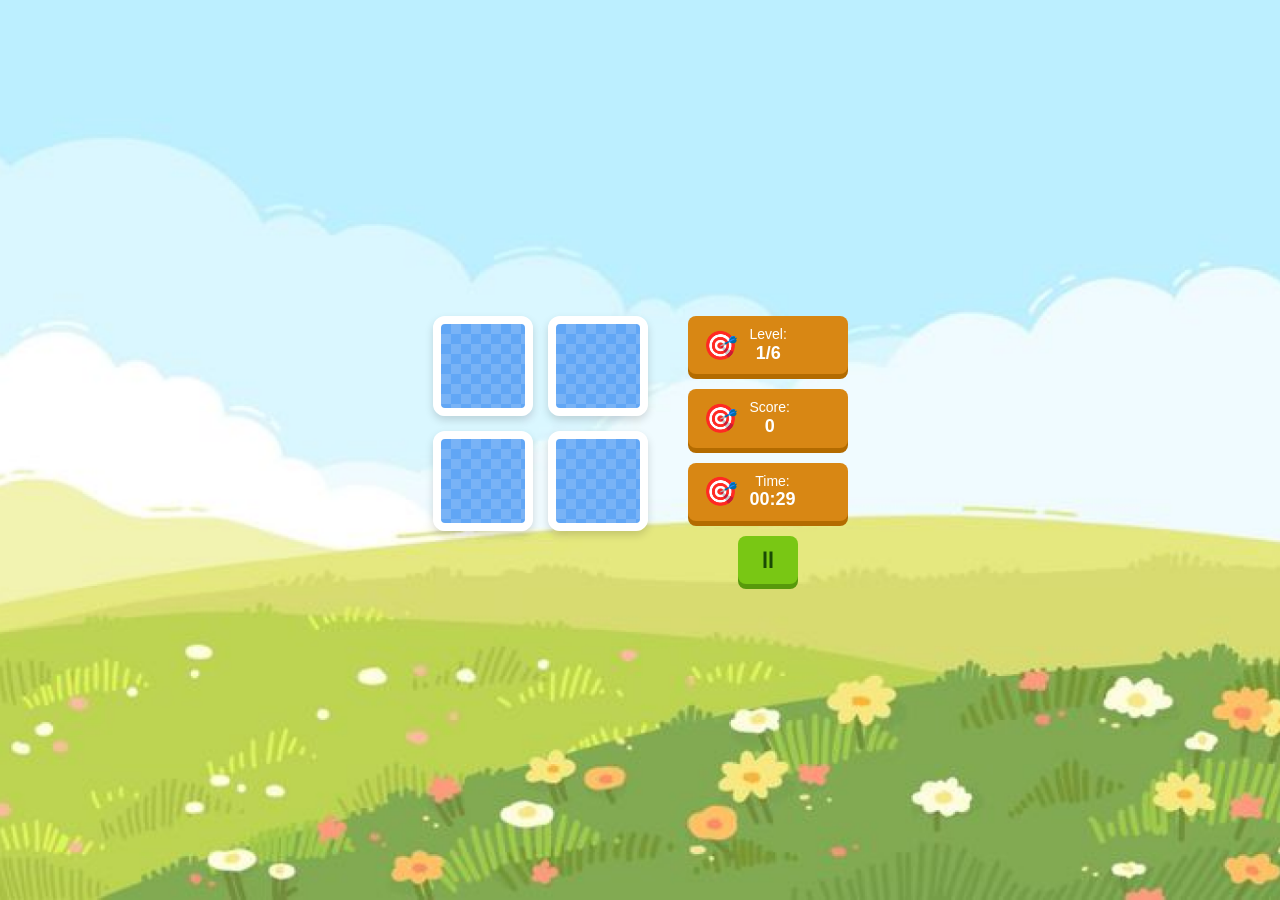
==== gameplay.html @ 2f80c6b4 "first date" ====
<!DOCTYPE html>
<html lang="vi">
<head>
    <meta charset="UTF-8">
    <meta name="viewport" content="width=device-width, initial-scale=1.0">
    <title>Memory Game - Play</title>
    <link rel="stylesheet" href="style.css"> 
</head>
<body class="gameplay-body">
    
    <div class="gameplay-container">
        <!-- Khu vực bàn chơi -->
        <div id="gameBoard" class="game-board"></div>

        <!-- Thanh thông tin (Sidebar) -->
        <div class="sidebar">
            <div class="info-box">
                <div class="icon">🎯</div>
                <div class="info-text">
                    <span class="label">Level:</span>
                    <span id="levelDisplay" class="value">1/6</span>
                </div>
            </div>
            
            <div class="info-box">
                <div class="icon">🎯</div>
                <div class="info-text">
                    <span class="label">Score:</span>
                    <span id="scoreDisplay" class="value">0</span>
                </div>
            </div>
            
            <div class="info-box">
                <div class="icon">🎯</div>
                <div class="info-text">
                    <span class="label">Time:</span>
                    <span id="timerDisplay" class="value">04:10</span>
                </div>
            </div>
            
            <button class="btn-pause">⏸</button>
        </div>
    </div>

    <!-- BẢNG PAUSE MENU (Ẩn mặc định) -->
    <div id="pauseOverlay" class="pause-overlay">
        <div class="pause-modal">
            <!-- Nút tắt (X) góc trên -->
            <button class="btn-close-modal" id="btnResumeX">✕</button>
            
            <!-- Các icon trang trí tĩnh -->
            <div class="modal-decorations">
                <span>🐬</span>
                <span>🎩</span>
                <span>🌻</span>
                <span>🤪</span>
                <span>🎁</span>
            </div>

            <!-- Các nút chức năng -->
            <div class="modal-buttons">
                <button class="btn-modal" id="btnResume">CONTINUE</button>
                <button class="btn-modal" id="btnMenu">MENU</button>
            </div>
        </div>
    </div>

    <script src="script.js"></script> 
</body>
</html>
---- style.css ----
/* =========================================
   1. THIẾT LẬP CHUNG & TRANG CHỦ
   ========================================= */
body,
html {
    margin: 0;
    padding: 0;
    height: 100%;
    overflow: hidden;
    font-family: 'Arial Rounded MT Bold', Arial, sans-serif;
}

.main-container {
    width: 100vw;
    height: 100vh;
    /* Thu nhỏ lại còn 50% kích thước khung hình */
    background: url('public/image-21@2x.png') center/contain no-repeat;
    display: flex;
    flex-direction: column;
    align-items: center;
    justify-content: center;
    position: relative;
}

.game-title {
    font-size: 80px;
    color: #1e4a9e;
    text-shadow: -4px -4px 0 #fff, 4px -4px 0 #fff, -4px 4px 0 #fff, 4px 4px 0 #fff, 0 8px 0 rgba(0, 0, 0, 0.2);
    margin: 0;
    z-index: 10;
}

.game-title span {
    display: block;
    color: #ffcc00;
    margin-top: -20px;
}

.btn-play {
    background: url('public/Button1.svg');
    border-radius: 50px;
    padding: 15px 60px;
    color: white;
    font-size: 30px;
    font-weight: bold;
    cursor: pointer;
    box-shadow: 0 6px 0 #cc5500;
    transition: 0.1s;
    margin-top: 40px;
}

.btn-play:active {
    transform: translateY(4px);
    box-shadow: 0 2px 0 #cc5500;
}

.btn-how {
    /* 1. Ảnh nền: Thêm center/100% 100% để ảnh luôn giãn vừa khít ô */
    background: url('public/Button2@2x.png') center / 100% 100% no-repeat;

    /* 2. Xóa bỏ viền mặc định của trình duyệt */
    border: none;

    /* 3. Giữ nguyên các thuộc tính bạn đã chọn */
    border-radius: 50px;
    padding: 15px 60px;
    color: white;
    font-size: 30px;
    font-weight: bold;
    cursor: pointer;

    /* 4. QUAN TRỌNG: Xóa hoặc đổi màu box-shadow này nếu nó làm lộ viền cam */
    box-shadow: none;

    /* 5. Hiệu ứng nhấn */
    transition: 0.1s;
    margin-top: 40px;
}

/* Thêm hiệu ứng click cho thật tay */
.btn-how:active {
    transform: translateY(4px);
}

.menu-buttons {
    display: flex;
    flex-direction: column;
    align-items: center;
    gap: 20px;
    /* Khoảng cách giữa 2 nút */

    /* Đẩy toàn bộ cụm nút xuống dưới hẳn logo */
    margin-top: 300px;
}

/* =========================================
   2. BỐ CỤC MÀN HÌNH CHƠI (GAMEPLAY)
   ========================================= */
.gameplay-body {
    background: url('public/image-26@2x.png') center/cover no-repeat;
    /*background-color: #a8d573;*/
    display: flex;
    justify-content: center;
    align-items: center;
}

.gameplay-container {
    display: flex;
    gap: 40px;
    align-items: flex-start;
    padding: 20px;
}

/* =========================================
   3. SIDEBAR & THÔNG TIN
   ========================================= */
.sidebar {
    display: flex;
    flex-direction: column;
    gap: 15px;
    width: 160px;
}

.info-box {
    background-color: #d88714;
    color: white;
    padding: 10px 15px;
    border-radius: 8px;
    box-shadow: 0 5px 0 #b36b00;
    display: flex;
    align-items: center;
    gap: 12px;
}

.info-box .icon {
    font-size: 28px;
}

.info-box .info-text {
    display: flex;
    flex-direction: column;
    text-align: center;
    line-height: 1.2;
}

.info-box .label {
    font-size: 14px;
    font-weight: normal;
}

.info-box .value {
    font-size: 18px;
    font-weight: bold;
}

.btn-pause {
    background-color: #79c714;
    color: #1a4a04;
    border: none;
    padding: 10px;
    font-size: 24px;
    border-radius: 8px;
    cursor: pointer;
    box-shadow: 0 5px 0 #57990b;
    width: 60px;
    margin: 0 auto;
}

.btn-pause:active {
    transform: translateY(4px);
    box-shadow: 0 0 0 transparent;
}

/* =========================================
   4. BÀN CHƠI & HIỆU ỨNG THẺ BÀI
   ========================================= */
.game-board {
    display: grid;
    gap: 15px;
    perspective: 1000px;
}

.card {
    width: 100px;
    height: 100px;
    position: relative;
    transform-style: preserve-3d;
    transition: transform 0.5s ease-in-out;
    cursor: pointer;
    box-shadow: 0 4px 8px rgba(0, 0, 0, 0.15);
    border-radius: 12px;
}

.card.flipped {
    transform: rotateY(180deg);
}

.card-front,
.card-back {
    position: absolute;
    width: 100%;
    height: 100%;
    backface-visibility: hidden;
    border-radius: 12px;
}

.card-back {
    background-color: #61a6f5;
    border: 8px solid #ffffff;
    box-sizing: border-box;
    background-image:
        linear-gradient(45deg, rgba(255, 255, 255, 0.15) 25%, transparent 25%, transparent 75%, rgba(255, 255, 255, 0.15) 75%, rgba(255, 255, 255, 0.15)),
        linear-gradient(45deg, rgba(255, 255, 255, 0.15) 25%, transparent 25%, transparent 75%, rgba(255, 255, 255, 0.15) 75%, rgba(255, 255, 255, 0.15));
    background-size: 20px 20px;
    background-position: 0 0, 10px 10px;
}

.card-front {
    background-color: #ffffff;
    transform: rotateY(180deg);
    display: flex;
    align-items: center;
    justify-content: center;
    font-size: 55px;
}

/* =========================================
   5. BẢNG PAUSE MENU (OVERLAY)
   ========================================= */
.pause-overlay {
    position: fixed;
    top: 0;
    left: 0;
    width: 100%;
    height: 100%;
    background: rgba(0, 0, 0, 0.6);
    display: none;
    justify-content: center;
    align-items: center;
    z-index: 1000;
}

.pause-modal {
    background-color: #a0f4d3;
    width: 450px;
    padding: 30px;
    border-radius: 15px;
    position: relative;
    box-shadow: 0 10px 30px rgba(0, 0, 0, 0.3);
    text-align: center;
}

.btn-close-modal {
    position: absolute;
    top: 15px;
    right: 15px;
    background: transparent;
    border: 2px solid #333;
    border-radius: 50%;
    width: 30px;
    height: 30px;
    font-size: 16px;
    font-weight: bold;
    cursor: pointer;
}

.modal-decorations {
    display: flex;
    justify-content: space-around;
    font-size: 45px;
    margin-bottom: 40px;
}

.modal-buttons {
    display: flex;
    flex-direction: column;
    align-items: center;
    gap: 15px;
}

.btn-modal {
    background:
        repeating-linear-gradient(-45deg,
            rgba(255, 255, 255, 0.1),
            rgba(255, 255, 255, 0.1) 10px,
            transparent 10px,
            transparent 20px),
        linear-gradient(to bottom, #de5df7, #b128e0);
    border: none;
    border-radius: 50px;
    color: white;
    font-size: 22px;
    font-weight: bold;
    padding: 15px 40px;
    width: 250px;
    cursor: pointer;
    box-shadow: 0 5px 0 #7b1a9e, 0 8px 15px rgba(0, 0, 0, 0.2);
    transition: 0.1s;
}

.btn-modal:active {
    transform: translateY(5px);
    box-shadow: 0 0 0 #7b1a9e;
}
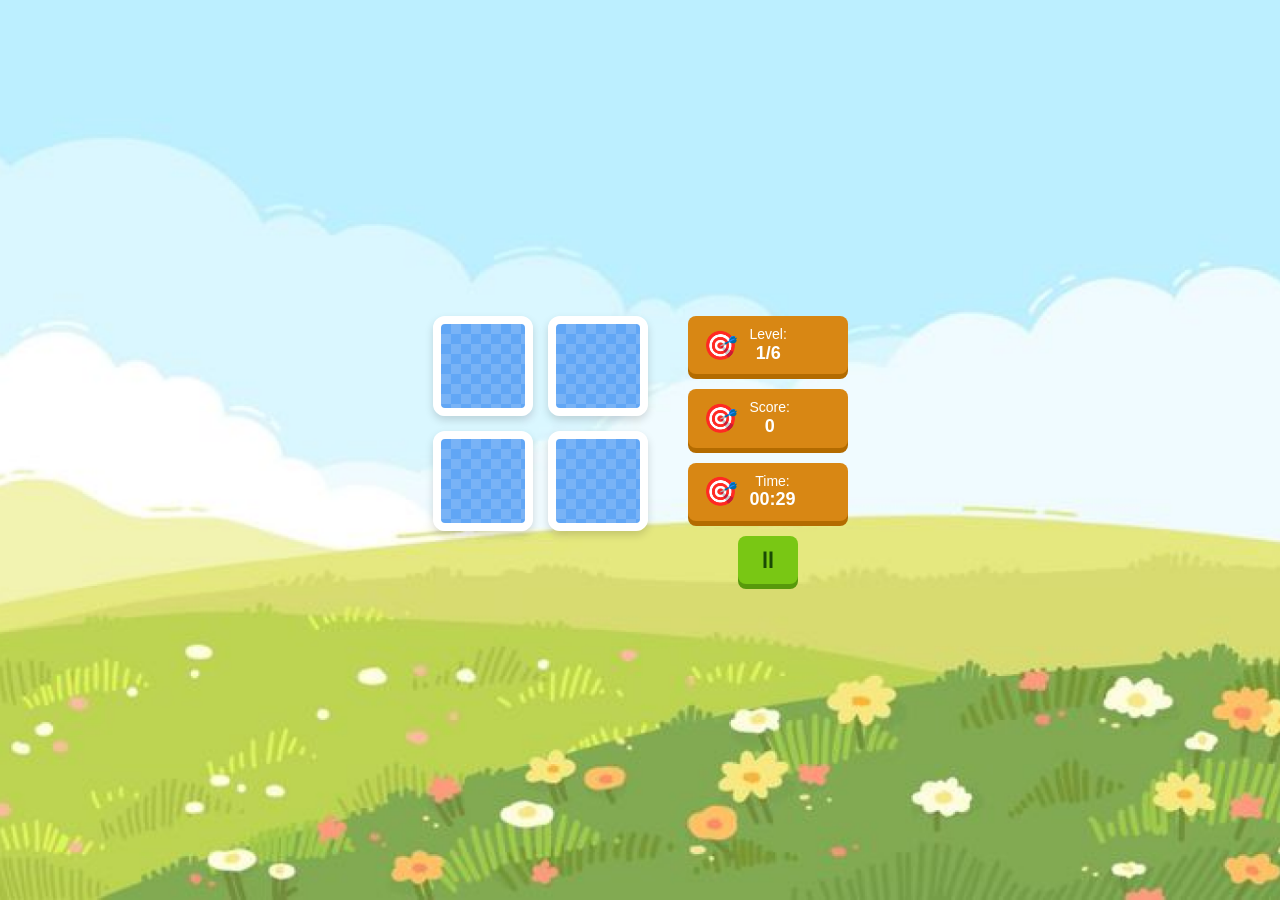
==== commit d60e1d94: "up" ====
--- a/gameplay.html
+++ b/gameplay.html
@@ -1,13 +1,15 @@
 <!DOCTYPE html>
 <html lang="vi">
+
 <head>
     <meta charset="UTF-8">
     <meta name="viewport" content="width=device-width, initial-scale=1.0">
     <title>Memory Game - Play</title>
-    <link rel="stylesheet" href="style.css"> 
+    <link rel="stylesheet" href="style.css">
 </head>
+
 <body class="gameplay-body">
-    
+
     <div class="gameplay-container">
         <!-- Khu vực bàn chơi -->
         <div id="gameBoard" class="game-board"></div>
@@ -21,7 +23,7 @@
                     <span id="levelDisplay" class="value">1/6</span>
                 </div>
             </div>
-            
+
             <div class="info-box">
                 <div class="icon">🎯</div>
                 <div class="info-text">
@@ -29,7 +31,7 @@
                     <span id="scoreDisplay" class="value">0</span>
                 </div>
             </div>
-            
+
             <div class="info-box">
                 <div class="icon">🎯</div>
                 <div class="info-text">
@@ -37,7 +39,7 @@
                     <span id="timerDisplay" class="value">04:10</span>
                 </div>
             </div>
-            
+
             <button class="btn-pause">⏸</button>
         </div>
     </div>
@@ -47,7 +49,7 @@
         <div class="pause-modal">
             <!-- Nút tắt (X) góc trên -->
             <button class="btn-close-modal" id="btnResumeX">✕</button>
-            
+
             <!-- Các icon trang trí tĩnh -->
             <div class="modal-decorations">
                 <span>🐬</span>
@@ -65,6 +67,8 @@
         </div>
     </div>
 
-    <script src="script.js"></script> 
+
+    <script src="script.js"></script>
 </body>
+
 </html>
--- a/style.css
+++ b/style.css
@@ -54,32 +54,121 @@
     box-shadow: 0 2px 0 #cc5500;
 }
 
+/* Giữ nguyên code .btn-how của bạn */
 .btn-how {
-    /* 1. Ảnh nền: Thêm center/100% 100% để ảnh luôn giãn vừa khít ô */
     background: url('public/Button2@2x.png') center / 100% 100% no-repeat;
-
-    /* 2. Xóa bỏ viền mặc định của trình duyệt */
     border: none;
-
-    /* 3. Giữ nguyên các thuộc tính bạn đã chọn */
     border-radius: 50px;
     padding: 15px 60px;
     color: white;
     font-size: 30px;
     font-weight: bold;
     cursor: pointer;
-
-    /* 4. QUAN TRỌNG: Xóa hoặc đổi màu box-shadow này nếu nó làm lộ viền cam */
     box-shadow: none;
-
-    /* 5. Hiệu ứng nhấn */
     transition: 0.1s;
     margin-top: 40px;
 }
 
-/* Thêm hiệu ứng click cho thật tay */
 .btn-how:active {
     transform: translateY(4px);
+}
+
+/* Lớp phủ màn hình hướng dẫn */
+.how-overlay {
+    display: none;
+    /* Mặc định ẩn, dùng JS để chuyển thành 'flex' khi click */
+
+    position: fixed;
+    inset: 0;
+    width: 100%;
+    height: 100%;
+
+    background: url('public/image-25-2.png') center / cover no-repeat;
+    z-index: 1000;
+
+    display: flex;
+    flex-direction: column;
+    justify-content: flex-end;
+    align-items: center;
+    padding-bottom: 40px;
+}
+
+/* Nút Back ở dưới giữa màn hình */
+#btn-back {
+    position: absolute;
+    bottom: 50px;
+    /* Cách đáy màn hình 50px */
+    left: 50%;
+    transform: translateX(-50%);
+
+    /* Copy style từ nút play/how của bạn để đồng bộ */
+    background: url('public/Button2@2x.png') center / 100% 100% no-repeat;
+    border: none;
+    border-radius: 50px;
+    padding: 12px 50px;
+    color: white;
+    font-size: 25px;
+    font-weight: bold;
+    cursor: pointer;
+}
+
+#btn-back:active {
+    transform: translateX(-50%) translateY(4px);
+}
+
+.how-to-overlay {
+    display: none;
+    /* Mặc định ẩn, JS sẽ chuyển thành flex khi click */
+    position: fixed;
+
+    /* Căn giữa khung 80% vào giữa màn hình */
+    top: 0;
+    left: 50%;
+    transform: translateX(-50%);
+
+    /* Kích thước bạn đã chọn */
+    width: 80%;
+    height: 100%;
+
+    /* Background */
+    background: url('public/image-25-2.png') center / 100% 100% no-repeat;
+    z-index: 9999;
+
+    /* Căn giữa nút bấm bên trong */
+    display: flex;
+    justify-content: center;
+    align-items: flex-end;
+    /* Đẩy nút xuống dưới */
+    padding-bottom: 50px;
+    /* Cách mép dưới ảnh 50px */
+}
+
+.overlay-content {
+    position: relative;
+    width: 100%;
+    height: 100%;
+}
+
+/* Nút Back nằm ở dưới giữa */
+#btn-back {
+    position: absolute;
+    bottom: 50px;
+    left: 50%;
+    transform: translateX(-50%);
+
+    /* Bạn có thể tái sử dụng style nút cũ của mình tại đây */
+    background: url('public/Button2@2x.png') center / 100% 100% no-repeat;
+    border: none;
+    padding: 10px 40px;
+    color: white;
+    font-size: 24px;
+    font-weight: bold;
+    cursor: pointer;
+    border-radius: 50px;
+}
+
+#btn-back:active {
+    transform: translateX(-50%) translateY(4px);
 }
 
 .menu-buttons {
@@ -301,4 +390,148 @@
 .btn-modal:active {
     transform: translateY(5px);
     box-shadow: 0 0 0 #7b1a9e;
+}
+
+/* =========================================
+   6. RESPONSIVE CHO LAPTOP VÀ MOBILE
+   ========================================= */
+
+@media (max-width: 1200px) {
+    .main-container {
+        background-size: 70% auto;
+        background-position: center top;
+    }
+
+    .menu-buttons {
+        margin-top: 220px;
+        gap: 18px;
+    }
+
+    .btn-play,
+    .btn-how {
+        padding: 14px 50px;
+        font-size: 26px;
+    }
+
+    .gameplay-container {
+        flex-direction: column;
+        gap: 30px;
+        align-items: center;
+        padding: 20px;
+    }
+
+    .sidebar {
+        width: 100%;
+        max-width: 320px;
+        align-items: center;
+        flex-direction: row;
+        flex-wrap: wrap;
+        justify-content: center;
+        gap: 14px;
+    }
+
+    .game-board {
+        gap: 12px;
+    }
+
+    .card {
+        width: 90px;
+        height: 90px;
+    }
+}
+
+@media (max-width: 768px) {
+
+    html,
+    body {
+        overflow: auto;
+        min-height: 100%;
+    }
+
+    .main-container {
+        background-size: 90% auto;
+        background-position: top center;
+        height: auto;
+        min-height: 100vh;
+        padding: 40px 16px 20px;
+    }
+
+    .menu-buttons {
+        margin-top: 180px;
+        gap: 16px;
+    }
+
+    .btn-play,
+    .btn-how {
+        width: min(320px, 100%);
+        padding: 12px 28px;
+        font-size: 22px;
+    }
+
+    .game-title {
+        font-size: 52px;
+    }
+
+    .gameplay-body {
+        padding: 16px 0;
+    }
+
+    .gameplay-container {
+        flex-direction: column;
+        align-items: center;
+        padding: 14px;
+    }
+
+    .sidebar {
+        width: 100%;
+        max-width: 100%;
+        flex-direction: row;
+        flex-wrap: wrap;
+        justify-content: center;
+        gap: 12px;
+    }
+
+    .info-box {
+        flex: 1 1 140px;
+        min-width: 140px;
+    }
+
+    .btn-pause {
+        width: auto;
+        padding: 10px 16px;
+        font-size: 20px;
+    }
+
+    .game-board {
+        width: 100%;
+        max-width: 420px;
+        grid-template-columns: repeat(auto-fit, minmax(70px, 1fr));
+        gap: 10px;
+    }
+
+    .card {
+        width: 70px;
+        height: 70px;
+    }
+
+    .card-front {
+        font-size: 32px;
+    }
+
+    .pause-modal {
+        width: 95%;
+        max-width: 420px;
+        padding: 22px;
+    }
+
+    .modal-buttons {
+        gap: 12px;
+    }
+
+    .btn-modal {
+        width: 100%;
+        max-width: 100%;
+        font-size: 20px;
+        padding: 14px 24px;
+    }
 }
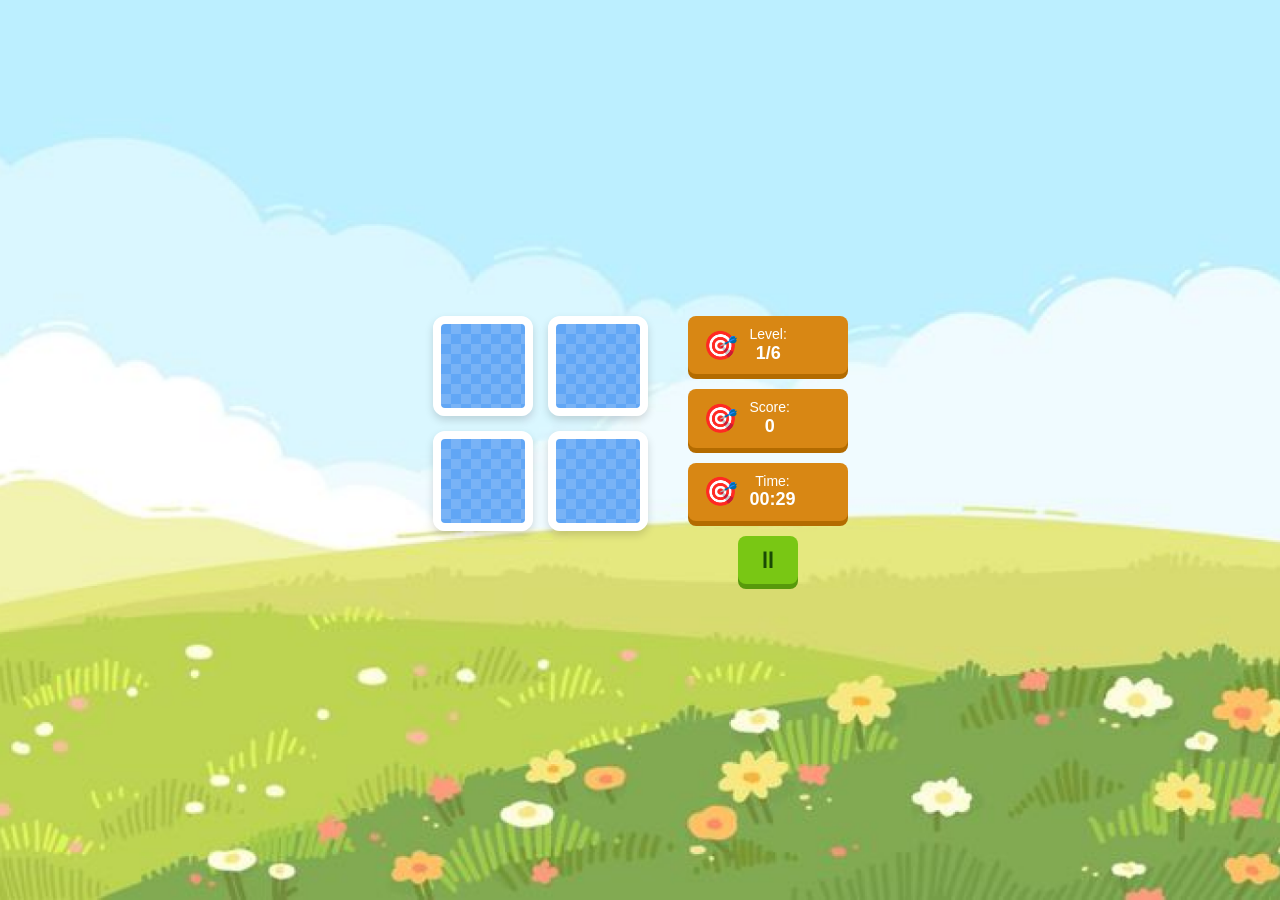
==== commit e0c69253: "upppp" ====
--- a/gameplay.html
+++ b/gameplay.html
@@ -67,6 +67,21 @@
         </div>
     </div>
 
+    <!-- BẢNG LEVEL COMPLETE POPUP -->
+    <div id="levelOverlay" class="pause-overlay">
+        <div class="pause-modal">
+            <div class="modal-decorations">
+                <span>🎉</span>
+                <span>✨</span>
+                <span>🏆</span>
+            </div>
+            <div class="level-message" id="levelMessage">Tuyệt vời! Bạn đã vượt qua Level 1.</div>
+            <div class="modal-buttons">
+                <button class="btn-modal" id="btnContinueLevel">NEXT LEVEL</button>
+                <button class="btn-modal" id="btnLevelMenu">MENU</button>
+            </div>
+        </div>
+    </div>
 
     <script src="script.js"></script>
 </body>
--- a/style.css
+++ b/style.css
@@ -135,7 +135,6 @@
     z-index: 9999;
 
     /* Căn giữa nút bấm bên trong */
-    display: flex;
     justify-content: center;
     align-items: flex-end;
     /* Đẩy nút xuống dưới */
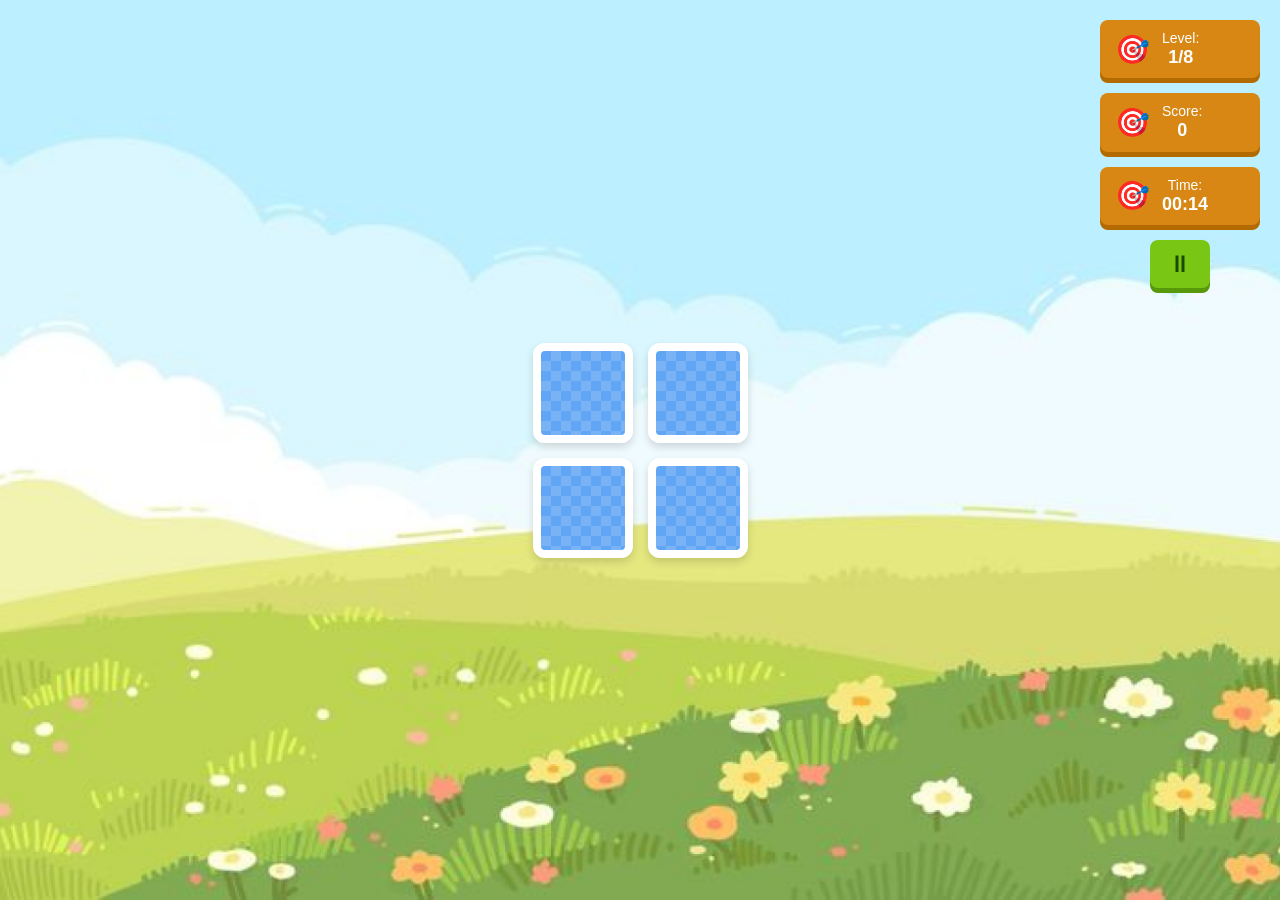
==== commit f7d5d837: "update level" ====
--- a/gameplay.html
+++ b/gameplay.html
@@ -69,11 +69,33 @@
 
     <!-- BẢNG LEVEL COMPLETE POPUP -->
     <div id="levelOverlay" class="pause-overlay">
+        <!-- PHÁO HOA -->
+        <div class="fireworks-container">
+            <span class="firework firework1"></span>
+            <span class="firework firework2"></span>
+            <span class="firework firework3"></span>
+            <span class="firework firework4"></span>
+            <span class="firework firework5"></span>
+        </div>
+
+        <!-- CONFETTI -->
+        <div class="confetti-container">
+            <span class="confetti"></span>
+            <span class="confetti"></span>
+            <span class="confetti"></span>
+            <span class="confetti"></span>
+            <span class="confetti"></span>
+            <span class="confetti"></span>
+            <span class="confetti"></span>
+            <span class="confetti"></span>
+        </div>
         <div class="pause-modal">
             <div class="modal-decorations">
-                <span>🎉</span>
-                <span>✨</span>
-                <span>🏆</span>
+                <span>🐬</span>
+                <span>🎩</span>
+                <span>🌻</span>
+                <span>🤪</span>
+                <span>🎁</span>
             </div>
             <div class="level-message" id="levelMessage">Tuyệt vời! Bạn đã vượt qua Level 1.</div>
             <div class="modal-buttons">
@@ -83,6 +105,24 @@
         </div>
     </div>
 
+    <!-- BẢNG GAME OVER POPUP -->
+    <div id="gameOverOverlay" class="pause-overlay">
+        <div class="pause-modal">
+            <div class="modal-decorations">
+                <span>🐬</span>
+                <span>🎩</span>
+                <span>🌻</span>
+                <span>🤪</span>
+                <span>🎁</span>
+            </div>
+            <div class="level-message" id="gameOverMessage">Hết thời gian! Bạn có muốn chơi lại?</div>
+            <div class="modal-buttons">
+                <button class="btn-modal" id="btnTryAgain">TRY AGAIN</button>
+                <button class="btn-modal" id="btnEndGame">END GAME</button>
+            </div>
+        </div>
+    </div>
+
     <script src="script.js"></script>
 </body>
 
--- a/style.css
+++ b/style.css
@@ -18,16 +18,18 @@
     display: flex;
     flex-direction: column;
     align-items: center;
-    justify-content: center;
+    justify-content: space-between;
     position: relative;
+    padding: 40px 0;
 }
 
 .game-title {
     font-size: 80px;
     color: #1e4a9e;
     text-shadow: -4px -4px 0 #fff, 4px -4px 0 #fff, -4px 4px 0 #fff, 4px 4px 0 #fff, 0 8px 0 rgba(0, 0, 0, 0.2);
-    margin: 0;
+    margin: 0 0 40px 0;
     z-index: 10;
+    order: 1;
 }
 
 .game-title span {
@@ -173,12 +175,14 @@
 .menu-buttons {
     display: flex;
     flex-direction: column;
+    gap: 15px;
     align-items: center;
-    gap: 20px;
-    /* Khoảng cách giữa 2 nút */
-
-    /* Đẩy toàn bộ cụm nút xuống dưới hẳn logo */
-    margin-top: 300px;
+    justify-content: center;
+
+    z-index: 10;
+    order: 2;
+
+    transform: translateY(-60px);
 }
 
 /* =========================================
@@ -197,16 +201,21 @@
     gap: 40px;
     align-items: flex-start;
     padding: 20px;
+    position: relative;
 }
 
 /* =========================================
    3. SIDEBAR & THÔNG TIN
    ========================================= */
 .sidebar {
+    position: fixed;
+    top: 20px;
+    right: 20px;
     display: flex;
     flex-direction: column;
     gap: 15px;
     width: 160px;
+    z-index: 10;
 }
 
 .info-box {
@@ -420,6 +429,7 @@
     }
 
     .sidebar {
+        position: static;
         width: 100%;
         max-width: 320px;
         align-items: center;
@@ -506,6 +516,7 @@
         max-width: 420px;
         grid-template-columns: repeat(auto-fit, minmax(70px, 1fr));
         gap: 10px;
+        margin-left: 0;
     }
 
     .card {
@@ -533,4 +544,252 @@
         font-size: 20px;
         padding: 14px 24px;
     }
+}
+
+/* ===============================
+   LEVEL COMPLETE EFFECT
+================================= */
+
+.level-win-effect .pause-modal {
+    animation: levelPop 0.6s ease;
+    box-shadow:
+        0 0 20px #fff,
+        0 0 40px #ffd700,
+        0 0 60px #ffb700;
+}
+
+/* .final-win-effect {
+    animation: finalBackgroundFlash 1s infinite alternate;
+} */
+
+.final-win-effect .pause-modal {
+    animation: finalPop 0.9s ease;
+    box-shadow:
+        0 0 30px #fff,
+        0 0 60px #ff00ff,
+        0 0 100px #00ffff,
+        0 0 140px #ffd700;
+}
+
+/* Popup thường */
+@keyframes levelPop {
+    0% {
+        transform: scale(0.5) rotate(-5deg);
+        opacity: 0;
+    }
+
+    60% {
+        transform: scale(1.08) rotate(2deg);
+    }
+
+    100% {
+        transform: scale(1);
+        opacity: 1;
+    }
+}
+
+/* ======================================
+   FIREWORKS + FINAL WIN EFFECT
+====================================== */
+
+.fireworks-container,
+.confetti-container {
+    position: absolute;
+    inset: 0;
+    overflow: hidden;
+    pointer-events: none;
+}
+
+/* =========================
+   PHÁO HOA
+========================= */
+
+.firework {
+    position: absolute;
+    width: 12px;
+    height: 12px;
+    border-radius: 50%;
+    animation: explode 1.5s infinite;
+    opacity: 0;
+}
+
+.firework1 {
+    top: 20%;
+    left: 20%;
+    background: #ff0040;
+    animation-delay: 0s;
+}
+
+.firework2 {
+    top: 25%;
+    left: 70%;
+    background: #00e5ff;
+    animation-delay: 0.3s;
+}
+
+.firework3 {
+    top: 50%;
+    left: 35%;
+    background: #ffd000;
+    animation-delay: 0.6s;
+}
+
+.firework4 {
+    top: 55%;
+    left: 75%;
+    background: #00ff6a;
+    animation-delay: 0.9s;
+}
+
+.firework5 {
+    top: 35%;
+    left: 50%;
+    background: #ff00d4;
+    animation-delay: 1.2s;
+}
+
+@keyframes explode {
+
+    0% {
+        transform: scale(0.2);
+        opacity: 1;
+        box-shadow:
+            0 0 0 0 currentColor;
+    }
+
+    100% {
+        transform: scale(8);
+        opacity: 0;
+        box-shadow:
+            0 -60px 0 currentColor,
+            0 60px 0 currentColor,
+            60px 0 0 currentColor,
+            -60px 0 0 currentColor,
+            45px 45px 0 currentColor,
+            -45px -45px 0 currentColor,
+            45px -45px 0 currentColor,
+            -45px 45px 0 currentColor;
+    }
+}
+
+/* =========================
+   CONFETTI
+========================= */
+
+.confetti {
+    position: absolute;
+    width: 14px;
+    height: 14px;
+    animation: confettiFall linear infinite;
+    top: -20px;
+}
+
+.confetti:nth-child(1) {
+    left: 10%;
+    background: #ff0040;
+    animation-duration: 4s;
+}
+
+.confetti:nth-child(2) {
+    left: 20%;
+    background: #00e5ff;
+    animation-duration: 5s;
+}
+
+.confetti:nth-child(3) {
+    left: 30%;
+    background: #ffd000;
+    animation-duration: 3s;
+}
+
+.confetti:nth-child(4) {
+    left: 45%;
+    background: #00ff6a;
+    animation-duration: 6s;
+}
+
+.confetti:nth-child(5) {
+    left: 60%;
+    background: #ff00d4;
+    animation-duration: 4s;
+}
+
+.confetti:nth-child(6) {
+    left: 75%;
+    background: #ffffff;
+    animation-duration: 5s;
+}
+
+.confetti:nth-child(7) {
+    left: 85%;
+    background: orange;
+    animation-duration: 3s;
+}
+
+.confetti:nth-child(8) {
+    left: 95%;
+    background: lime;
+    animation-duration: 4s;
+}
+
+@keyframes confettiFall {
+
+    0% {
+        transform: translateY(-20px) rotate(0deg);
+    }
+
+    100% {
+        transform: translateY(100vh) rotate(720deg);
+    }
+}
+
+/* =========================
+   FINAL WIN OVERLAY
+========================= */
+
+.final-win-effect {
+    animation: finalFlash 0.6s infinite alternate;
+}
+
+
+
+.final-win-effect .pause-modal {
+    animation: megaWin 1s ease;
+    box-shadow:
+        0 0 20px #fff,
+        0 0 40px #ff00d4,
+        0 0 80px #00e5ff,
+        0 0 120px #ffd000;
+}
+
+@keyframes megaWin {
+
+    0% {
+        transform: scale(0.2) rotate(-20deg);
+        opacity: 0;
+    }
+
+    50% {
+        transform: scale(1.25) rotate(8deg);
+    }
+
+    100% {
+        transform: scale(1);
+        opacity: 1;
+    }
+}
+
+.final-win-effect .modal-decorations span {
+    animation: iconDance 0.5s infinite alternate;
+}
+
+@keyframes iconDance {
+
+    from {
+        transform: translateY(0) rotate(-10deg) scale(1);
+    }
+
+    to {
+        transform: translateY(-15px) rotate(10deg) scale(1.4);
+    }
 }
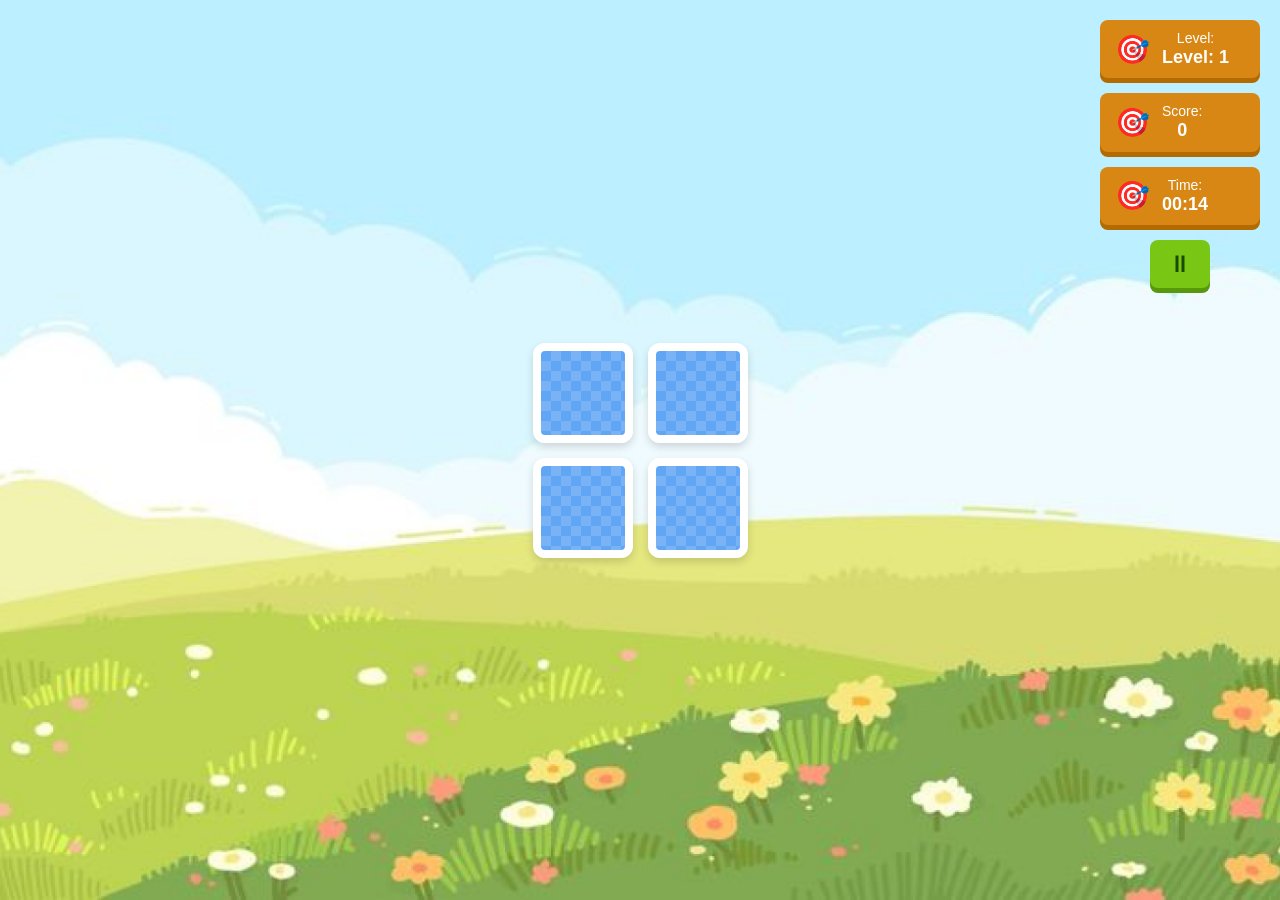
==== commit be991465: "update cuoi" ====
--- a/gameplay.html
+++ b/gameplay.html
@@ -109,16 +109,16 @@
     <div id="gameOverOverlay" class="pause-overlay">
         <div class="pause-modal">
             <div class="modal-decorations">
-                <span>🐬</span>
-                <span>🎩</span>
-                <span>🌻</span>
-                <span>🤪</span>
-                <span>🎁</span>
+                <span>☠️</span>
+                <span>💔</span>
+                <span>🏆</span>
+                <span>💔</span>
+                <span>☠️</span>
             </div>
-            <div class="level-message" id="gameOverMessage">Hết thời gian! Bạn có muốn chơi lại?</div>
+            <div class="level-message" id="gameOverMessage" style="font-size: 20px; white-space: pre-line;">Hết thời
+                gian! Trò chơi kết thúc.</div>
             <div class="modal-buttons">
-                <button class="btn-modal" id="btnTryAgain">TRY AGAIN</button>
-                <button class="btn-modal" id="btnEndGame">END GAME</button>
+                <button class="btn-modal" id="btnEndGame">QUAY LẠI MENU</button>
             </div>
         </div>
     </div>
--- a/style.css
+++ b/style.css
@@ -282,7 +282,7 @@
     height: 100px;
     position: relative;
     transform-style: preserve-3d;
-    transition: transform 0.5s ease-in-out;
+    transition: transform 0.3s ease-in-out;
     cursor: pointer;
     box-shadow: 0 4px 8px rgba(0, 0, 0, 0.15);
     border-radius: 12px;
@@ -404,48 +404,42 @@
    6. RESPONSIVE CHO LAPTOP VÀ MOBILE
    ========================================= */
 
+/* =========================================
+   6. RESPONSIVE CHO LAPTOP VÀ MOBILE
+   ========================================= */
+
 @media (max-width: 1200px) {
     .main-container {
         background-size: 70% auto;
         background-position: center top;
     }
 
-    .menu-buttons {
-        margin-top: 220px;
-        gap: 18px;
-    }
-
-    .btn-play,
-    .btn-how {
-        padding: 14px 50px;
-        font-size: 26px;
-    }
-
     .gameplay-container {
         flex-direction: column;
-        gap: 30px;
+        gap: 20px;
         align-items: center;
-        padding: 20px;
+        padding: 10px;
     }
 
     .sidebar {
         position: static;
         width: 100%;
-        max-width: 320px;
-        align-items: center;
+        max-width: 600px;
         flex-direction: row;
-        flex-wrap: wrap;
         justify-content: center;
-        gap: 14px;
-    }
-
+        gap: 10px;
+    }
+
+    /* Tối ưu bàn chơi cho 6 cột trên Laptop/Tablet */
     .game-board {
-        gap: 12px;
+        gap: 10px;
+        max-width: 90vw;
     }
 
     .card {
-        width: 90px;
-        height: 90px;
+        /* Giảm nhẹ kích thước để vừa 6 cột */
+        width: 85px;
+        height: 85px;
     }
 }
 
@@ -462,129 +456,60 @@
         background-position: top center;
         height: auto;
         min-height: 100vh;
-        padding: 40px 16px 20px;
-    }
-
-    .menu-buttons {
-        margin-top: 180px;
-        gap: 16px;
-    }
-
-    .btn-play,
-    .btn-how {
-        width: min(320px, 100%);
-        padding: 12px 28px;
-        font-size: 22px;
+        padding: 20px 10px;
     }
 
     .game-title {
-        font-size: 52px;
-    }
-
-    .gameplay-body {
-        padding: 16px 0;
-    }
-
+        font-size: 42px;
+    }
+
+    /* Gameplay Mobile */
     .gameplay-container {
-        flex-direction: column;
-        align-items: center;
-        padding: 14px;
+        padding: 5px;
     }
 
     .sidebar {
-        width: 100%;
-        max-width: 100%;
-        flex-direction: row;
-        flex-wrap: wrap;
-        justify-content: center;
-        gap: 12px;
+        gap: 8px;
     }
 
     .info-box {
-        flex: 1 1 140px;
-        min-width: 140px;
-    }
-
-    .btn-pause {
-        width: auto;
-        padding: 10px 16px;
-        font-size: 20px;
-    }
-
+        padding: 5px 10px;
+        min-width: 110px;
+    }
+
+    .info-box .value {
+        font-size: 16px;
+    }
+
+    /* Quan trọng: Tự động co giãn thẻ bài theo màn hình ngang */
     .game-board {
         width: 100%;
-        max-width: 420px;
-        grid-template-columns: repeat(auto-fit, minmax(70px, 1fr));
-        gap: 10px;
-        margin-left: 0;
+        /* Sử dụng 6 cột cho level cao, mỗi cột tối thiểu 50px */
+        grid-template-columns: repeat(auto-fit, minmax(50px, 1fr)) !important;
+        gap: 8px;
     }
 
     .card {
-        width: 70px;
-        height: 70px;
+        /* Để thẻ tự thích ứng với ô Grid */
+        width: 100%;
+        aspect-ratio: 1/1;
+        height: auto;
     }
 
     .card-front {
-        font-size: 32px;
-    }
-
+        font-size: 24px;
+        /* Giảm font icon để không bị tràn thẻ nhỏ */
+    }
+
+    /* Modal Popup */
     .pause-modal {
-        width: 95%;
-        max-width: 420px;
-        padding: 22px;
-    }
-
-    .modal-buttons {
-        gap: 12px;
+        width: 90%;
+        padding: 20px;
     }
 
     .btn-modal {
-        width: 100%;
-        max-width: 100%;
-        font-size: 20px;
-        padding: 14px 24px;
-    }
-}
-
-/* ===============================
-   LEVEL COMPLETE EFFECT
-================================= */
-
-.level-win-effect .pause-modal {
-    animation: levelPop 0.6s ease;
-    box-shadow:
-        0 0 20px #fff,
-        0 0 40px #ffd700,
-        0 0 60px #ffb700;
-}
-
-/* .final-win-effect {
-    animation: finalBackgroundFlash 1s infinite alternate;
-} */
-
-.final-win-effect .pause-modal {
-    animation: finalPop 0.9s ease;
-    box-shadow:
-        0 0 30px #fff,
-        0 0 60px #ff00ff,
-        0 0 100px #00ffff,
-        0 0 140px #ffd700;
-}
-
-/* Popup thường */
-@keyframes levelPop {
-    0% {
-        transform: scale(0.5) rotate(-5deg);
-        opacity: 0;
-    }
-
-    60% {
-        transform: scale(1.08) rotate(2deg);
-    }
-
-    100% {
-        transform: scale(1);
-        opacity: 1;
+        font-size: 18px;
+        padding: 12px;
     }
 }
 
@@ -792,4 +717,34 @@
     to {
         transform: translateY(-15px) rotate(10deg) scale(1.4);
     }
+}
+
+/* Thêm vào style.css */
+.btn-leaderboard {
+    background: #d88714;
+    border: none;
+    border-radius: 50px;
+    padding: 10px 40px;
+    color: white;
+    font-size: 20px;
+    font-weight: bold;
+    cursor: pointer;
+    box-shadow: 0 4px 0 #b36b00;
+    margin-top: 10px;
+    transition: 0.1s;
+}
+
+.btn-leaderboard:active {
+    transform: translateY(3px);
+    box-shadow: none;
+}
+
+/* Tùy chỉnh input để đẹp hơn khi hiện ra */
+#playerNameInput {
+    margin-bottom: 10px;
+    padding: 12px;
+    border-radius: 20px;
+    border: 3px solid #1e4a9e;
+    text-align: center;
+    font-weight: bold;
 }
